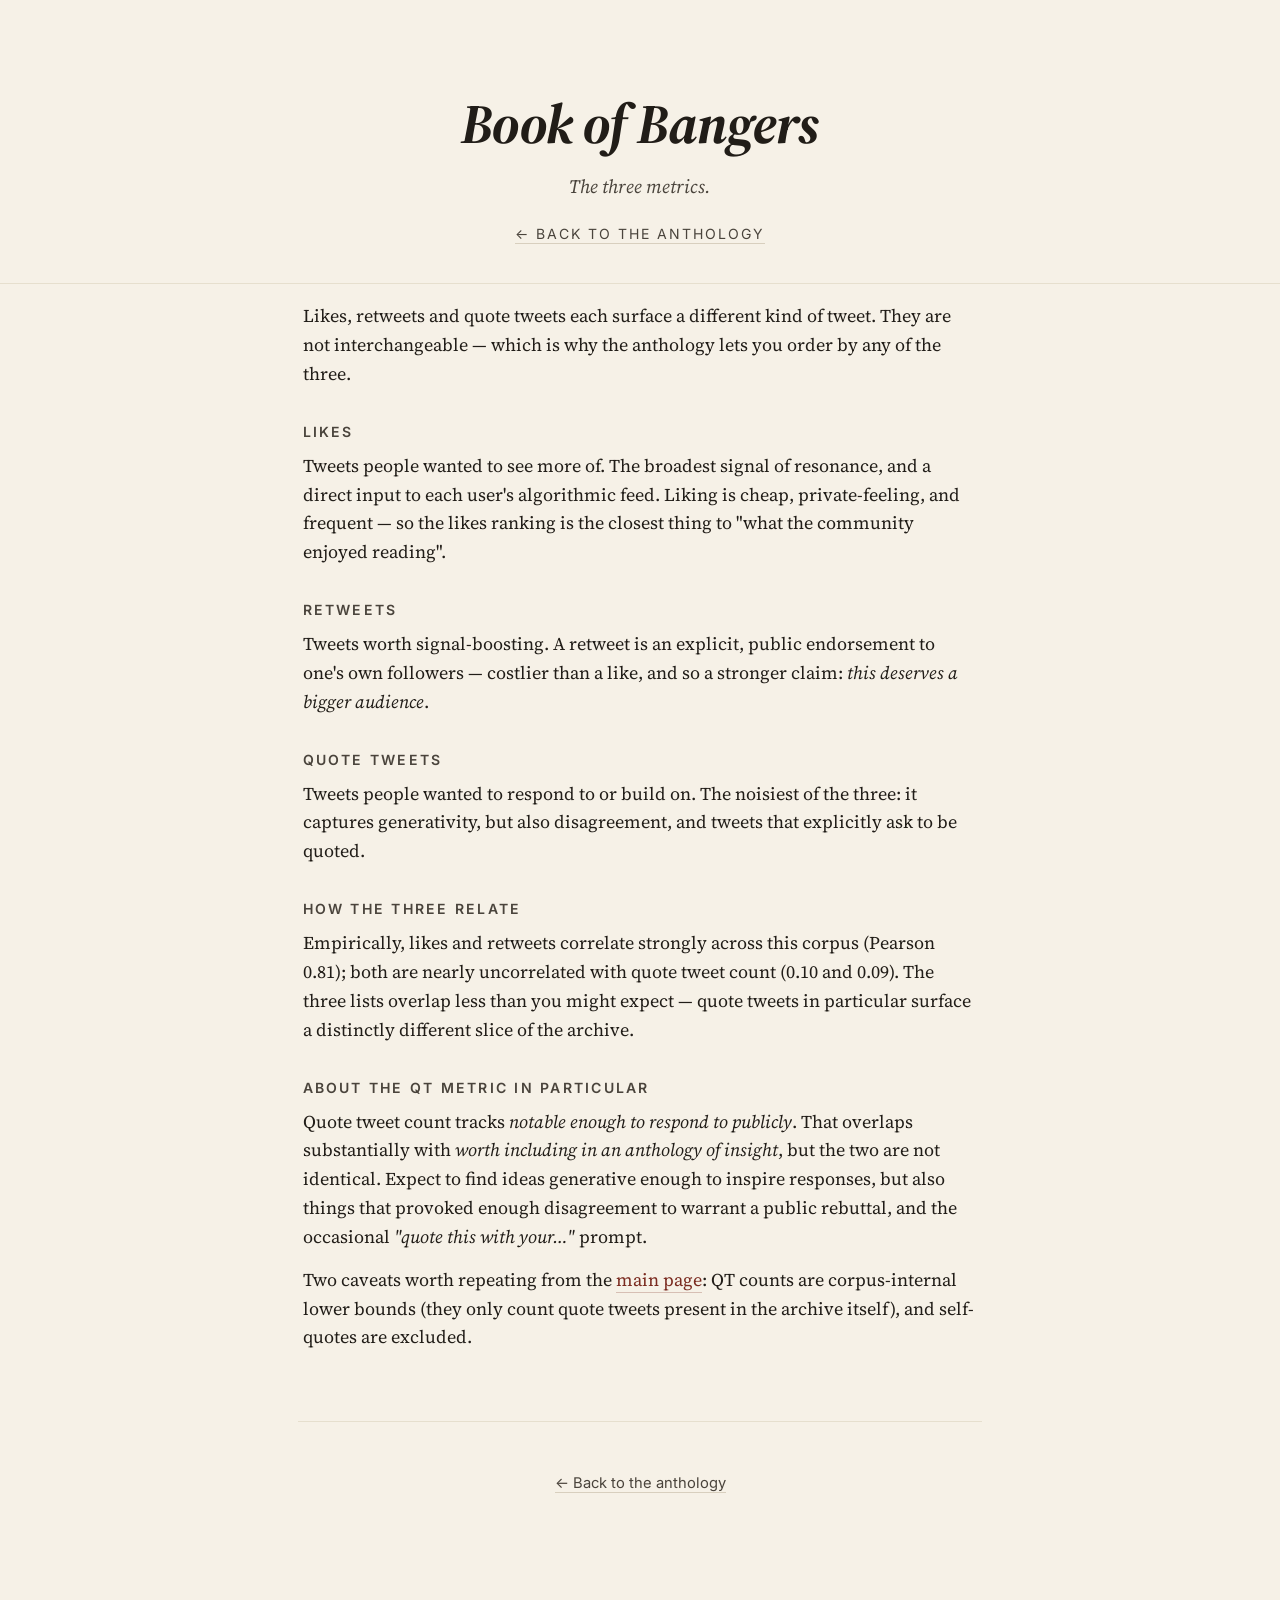
==== site/metrics.html @ a88832af "feat: move metric details to metrics.html The About dialog's three-metrics section had grown into th" ====
<!doctype html>
<html lang="en">
<head>
<meta charset="utf-8">
<meta name="viewport" content="width=device-width,initial-scale=1">
<meta name="referrer" content="no-referrer">
<title>The three metrics — Book of Bangers</title>
<meta name="description" content="What likes, retweets and quote tweets each measure, and why the Book of Bangers ranks by all three.">
<link rel="preconnect" href="https://fonts.googleapis.com">
<link rel="preconnect" href="https://fonts.gstatic.com" crossorigin>
<link href="https://fonts.googleapis.com/css2?family=Source+Serif+4:opsz,wght@8..60,300;8..60,400;8..60,600;8..60,700&family=Inter:wght@400;500;600&display=swap" rel="stylesheet">
<link rel="stylesheet" href="css/style.css?v=19">
</head>
<body>
<script>if (localStorage.getItem("bob.darkMode") === "1") document.body.classList.add("dark-mode");</script>

<header class="masthead">
  <div class="masthead-inner">
    <h1 class="title"><a href="./">Book of Bangers</a></h1>
    <p class="tagline">The three metrics.</p>
    <nav><a href="./">← Back to the anthology</a></nav>
  </div>
</header>

<main class="page-main">
  <p>Likes, retweets and quote tweets each surface a different kind of tweet. They are not interchangeable — which is why the anthology lets you order by any of the three.</p>

  <h3>Likes</h3>
  <p>Tweets people wanted to see more of. The broadest signal of resonance, and a direct input to each user's algorithmic feed. Liking is cheap, private-feeling, and frequent — so the likes ranking is the closest thing to "what the community enjoyed reading".</p>

  <h3>Retweets</h3>
  <p>Tweets worth signal-boosting. A retweet is an explicit, public endorsement to one's own followers — costlier than a like, and so a stronger claim: <em>this deserves a bigger audience</em>.</p>

  <h3>Quote tweets</h3>
  <p>Tweets people wanted to respond to or build on. The noisiest of the three: it captures generativity, but also disagreement, and tweets that explicitly ask to be quoted.</p>

  <h3>How the three relate</h3>
  <p>Empirically, likes and retweets correlate strongly across this corpus (Pearson 0.81); both are nearly uncorrelated with quote tweet count (0.10 and 0.09). The three lists overlap less than you might expect — quote tweets in particular surface a distinctly different slice of the archive.</p>

  <h3>About the QT metric in particular</h3>
  <p>Quote tweet count tracks <em>notable enough to respond to publicly</em>. That overlaps substantially with <em>worth including in an anthology of insight</em>, but the two are not identical. Expect to find ideas generative enough to inspire responses, but also things that provoked enough disagreement to warrant a public rebuttal, and the occasional <em>"quote this with your…"</em> prompt.</p>

  <p>Two caveats worth repeating from the <a href="./">main page</a>: QT counts are corpus-internal lower bounds (they only count quote tweets present in the archive itself), and self-quotes are excluded.</p>
</main>

<footer class="colophon">
  <p><a href="./">← Back to the anthology</a></p>
</footer>

</body>
</html>
---- site/css/style.css ----
/* =========================================================================
   Book of Bangers — stylesheet
   Warm, monochromatic, typographic. The Public Domain Review by way of Are.na.
   ========================================================================= */

:root {
  --bg:        #f6f1e7;          /* warm off-white, like aged paper */
  --bg-card:   #fbf7ef;          /* slightly lifted card */
  --bg-sticky: rgba(246, 241, 231, 0.94);
  --ink:       #211d18;          /* deep charcoal-brown */
  --ink-soft:  #4a443c;
  --ink-mute:  #8a8278;
  --rule:      #d8cfbe;
  --rule-soft: #e6dfce;
  --accent:    #7a2a1f;          /* deep cinnabar — single accent */
  --accent-soft: #b86b5d;
  --quote-bg:  #efe7d4;

  --serif: "Source Serif 4", "Source Serif Pro", Cambria, "Iowan Old Style", Georgia, serif;
  --sans:  "Inter", -apple-system, BlinkMacSystemFont, "Helvetica Neue", Arial, sans-serif;

  --measure: 38rem;        /* ~62-68 chars at our type size */
  --gap:     1.25rem;
  --radius:  2px;
}

* { box-sizing: border-box; }

html, body {
  margin: 0;
  padding: 0;
  background: var(--bg);
  color: var(--ink);
  font-family: var(--serif);
  font-size: 18px;
  line-height: 1.55;
  -webkit-font-smoothing: antialiased;
  text-rendering: optimizeLegibility;
}

a {
  color: var(--accent);
  text-decoration: none;
  border-bottom: 1px solid rgba(122, 42, 31, 0.25);
  transition: border-color 0.15s ease, color 0.15s ease;
}
a:hover { border-bottom-color: var(--accent); }

h1, h2, h3 { font-family: var(--serif); font-weight: 600; letter-spacing: -0.005em; }

.visually-hidden {
  position: absolute !important;
  width: 1px; height: 1px;
  padding: 0; margin: -1px;
  overflow: hidden; clip: rect(0,0,0,0);
  white-space: nowrap; border: 0;
}

/* ----------------------------- masthead ------------------------------- */

.masthead {
  text-align: center;
  padding: 4.5rem 1.25rem 2rem;
  border-bottom: 1px solid var(--rule-soft);
}
.masthead-inner { max-width: var(--measure); margin: 0 auto; }
.title {
  font-size: clamp(2.1rem, 5vw, 3.1rem);
  font-weight: 700;
  letter-spacing: -0.015em;
  margin: 0 0 0.25rem;
  font-style: italic;
}
.title a { color: var(--ink); border: none; }
.tagline {
  font-style: italic;
  color: var(--ink-soft);
  margin: 0 0 1rem;
  font-size: 1.05rem;
}
.masthead nav a {
  font-family: var(--sans);
  font-size: 0.78rem;
  text-transform: uppercase;
  letter-spacing: 0.14em;
  color: var(--ink-soft);
  border-bottom: 1px solid var(--rule);
  padding-bottom: 1px;
}
.masthead nav a:hover { color: var(--accent); border-color: var(--accent); }

/* ----------------------------- controls (sticky) ----------------------- */

.controls {
  position: sticky;
  top: 0;
  z-index: 20;
  background: var(--bg-sticky);
  backdrop-filter: blur(8px);
  -webkit-backdrop-filter: blur(8px);
  border-bottom: 1px solid var(--rule);
}
.controls-inner {
  max-width: 56rem;
  margin: 0 auto;
  padding: 0.7rem 1.25rem;
  display: flex;
  flex-wrap: wrap;
  align-items: center;
  gap: 0.6rem 1.25rem;
  font-family: var(--sans);
  font-size: 0.85rem;
}

.control-group { display: flex; align-items: center; gap: 0.5rem; }

/* Quiet uppercase label sat to the left of a control. Same typographic
   register as the rank labels and "Showing X of Y" — keeps the chrome
   consistent without competing with the pills themselves. */
.control-label {
  font-size: 0.7rem;
  letter-spacing: 0.16em;
  text-transform: uppercase;
  color: var(--ink-mute);
  white-space: nowrap;
}

.order-by { gap: 0.6rem; }

.metric-group {
  border: 1px solid var(--rule);
  border-radius: var(--radius);
  background: var(--bg-card);
  padding: 2px;
}
.metric-btn {
  appearance: none;
  border: 0;
  background: transparent;
  color: var(--ink-soft);
  font: inherit;
  padding: 0.35rem 0.7rem;
  cursor: pointer;
  border-radius: var(--radius);
  transition: background 0.12s ease, color 0.12s ease;
  position: relative;
}
.metric-btn:hover { color: var(--ink); }
.metric-btn[aria-selected="true"] {
  background: var(--ink);
  color: var(--bg);
}

#year-select {
  appearance: none;
  -webkit-appearance: none;
  border: 1px solid var(--rule);
  background: var(--bg-card);
  color: var(--ink);
  font: inherit;
  padding: 0.4rem 1.8rem 0.4rem 0.7rem;
  border-radius: var(--radius);
  cursor: pointer;
  background-image: url("data:image/svg+xml;utf8,<svg xmlns='http://www.w3.org/2000/svg' width='10' height='6' viewBox='0 0 10 6'><path fill='none' stroke='%234a443c' stroke-width='1.4' d='M1 1l4 4 4-4'/></svg>");
  background-repeat: no-repeat;
  background-position: right 0.55rem center;
}

/* ----------------------------- tag filter ----------------------------- */

.tags-btn {
  appearance: none;
  display: inline-flex;
  align-items: center;
  gap: 0.4rem;
  border: 1px solid var(--rule);
  background: var(--bg-card);
  color: var(--ink);
  font: inherit;
  padding: 0.4rem 0.7rem;
  border-radius: var(--radius);
  cursor: pointer;
}
.tags-btn:hover { color: var(--ink); border-color: var(--ink-mute); }
.tags-btn[aria-expanded="true"] .tags-caret { transform: rotate(180deg); }
.tags-caret { transition: transform 0.12s ease; color: var(--ink-mute); }
.tags-active {
  min-width: 1.1rem;
  height: 1.1rem;
  padding: 0 0.25rem;
  display: inline-flex;
  align-items: center;
  justify-content: center;
  border-radius: 999px;
  background: var(--accent);
  color: var(--bg);
  font-size: 0.68rem;
  font-weight: 600;
}

.tag-row {
  max-width: 56rem;
  margin: 0 auto;
  padding: 0 1.25rem 0.75rem;
  display: flex;
  flex-wrap: wrap;
  gap: 0.35rem;
  font-family: var(--sans);
  font-size: 0.78rem;
}
/* display:flex/inline-flex above beats the UA's [hidden] rule — restore it. */
.tag-row[hidden],
.tags-active[hidden] { display: none; }
.tag-chip {
  appearance: none;
  display: inline-flex;
  align-items: center;
  gap: 0.35rem;
  border: 1px solid var(--rule);
  background: var(--bg-card);
  color: var(--ink-soft);
  font: inherit;
  padding: 0.22rem 0.55rem;
  border-radius: 999px;
  cursor: pointer;
  transition: border-color 0.12s ease, background 0.12s ease, color 0.12s ease;
}
.tag-chip:hover { color: var(--ink); border-color: var(--ink-mute); }
.tag-chip[aria-pressed="true"] {
  background: var(--accent);
  border-color: var(--accent);
  color: var(--bg);
}
.tag-chip-count { font-size: 0.68rem; color: var(--ink-mute); }
.tag-chip[aria-pressed="true"] .tag-chip-count { color: inherit; opacity: 0.75; }

.search-group { flex: 1 1 12rem; min-width: 9rem; }
#search {
  width: 100%;
  border: 1px solid var(--rule);
  background: var(--bg-card);
  color: var(--ink);
  font: inherit;
  padding: 0.4rem 0.7rem;
  border-radius: var(--radius);
}
#search:focus { outline: 2px solid var(--accent-soft); outline-offset: -1px; }

/* ----------------------------- settings (cog) ------------------------- */

.settings-wrap { position: relative; display: flex; align-items: center; }

.settings-btn {
  appearance: none;
  border: 1px solid var(--rule);
  background: var(--bg-card);
  color: var(--ink-soft);
  width: 2.1rem;
  height: 2.1rem;
  display: inline-flex;
  align-items: center;
  justify-content: center;
  cursor: pointer;
  border-radius: var(--radius);
  transition: color 0.12s ease, border-color 0.12s ease, transform 0.4s ease;
}
.settings-btn:hover { color: var(--ink); border-color: var(--ink-mute); }
.settings-btn:hover svg { transform: rotate(45deg); }
.settings-btn svg { transition: transform 0.4s ease; }
.settings-btn[aria-expanded="true"] {
  color: var(--ink);
  border-color: var(--ink-mute);
  background: var(--bg);
}
.settings-btn[aria-expanded="true"] svg { transform: rotate(45deg); }

.settings-panel {
  position: absolute;
  top: calc(100% + 0.5rem);
  right: 0;
  min-width: 19rem;
  max-width: calc(100vw - 1.5rem);
  background: var(--bg-card);
  border: 1px solid var(--rule);
  border-radius: var(--radius);
  padding: 0.4rem 0.75rem;
  z-index: 30;
  box-shadow: 0 8px 28px rgba(33, 29, 24, 0.12);
  font-family: var(--sans);
}
.settings-panel[hidden] { display: none; }

.settings-row {
  display: flex;
  align-items: center;
  justify-content: space-between;
  gap: 1.25rem;
  padding: 0.7rem 0;
  cursor: pointer;
}
.settings-row + .settings-row { border-top: 1px solid var(--rule-soft); }
.settings-row--disabled { cursor: not-allowed; }
.settings-row--disabled .settings-label { color: var(--ink-mute); }
.settings-row--disabled .settings-hint  { font-style: italic; }

.settings-text { display: flex; flex-direction: column; gap: 0.15rem; line-height: 1.3; }
.settings-label { font-size: 0.88rem; color: var(--ink); font-weight: 500; }
.settings-hint  { font-size: 0.74rem; color: var(--ink-mute); }

/* The switch — quiet, monochromatic, accent only when on. */
.switch {
  position: relative;
  display: inline-block;
  flex-shrink: 0;
  width: 2.4rem;
  height: 1.3rem;
}
.switch input {
  position: absolute;
  inset: 0;
  width: 100%;
  height: 100%;
  margin: 0;
  opacity: 0;
  cursor: pointer;
}
.switch input:disabled { cursor: not-allowed; }
.switch-track {
  position: absolute;
  inset: 0;
  background: var(--rule);
  border-radius: 999px;
  transition: background 0.18s ease;
}
.switch-knob {
  position: absolute;
  top: 2px;
  left: 2px;
  width: calc(1.3rem - 4px);
  height: calc(1.3rem - 4px);
  background: var(--bg-card);
  border-radius: 50%;
  box-shadow: 0 1px 2px rgba(33, 29, 24, 0.2);
  transition: transform 0.18s ease, background 0.18s ease;
}
.switch input:checked + .switch-track { background: var(--accent); }
.switch input:checked + .switch-track .switch-knob {
  transform: translateX(calc(2.4rem - 1.3rem));
  background: #fff;
}
.switch input:disabled + .switch-track { opacity: 0.45; }

.count {
  margin-left: auto;
  color: var(--ink-mute);
  font-size: 0.78rem;
  text-transform: uppercase;
  letter-spacing: 0.12em;
  white-space: nowrap;
}

/* tooltip */
[data-tip] {
  position: relative;
}
[data-tip]:hover::after,
[data-tip]:focus-visible::after {
  content: attr(data-tip);
  position: absolute;
  bottom: calc(100% + 6px);
  left: 50%;
  transform: translateX(-50%);
  background: var(--ink);
  color: var(--bg);
  padding: 0.3rem 0.55rem;
  font-family: var(--sans);
  font-size: 0.72rem;
  letter-spacing: 0.02em;
  white-space: nowrap;
  border-radius: var(--radius);
  pointer-events: none;
  z-index: 30;
  opacity: 0.95;
}

/* ----------------------------- feed ----------------------------------- */

.feed {
  max-width: var(--measure);
  margin: 0 auto;
  padding: 2.5rem 1.25rem 0;
}
.placeholder {
  color: var(--ink-mute);
  font-style: italic;
  text-align: center;
  padding: 4rem 0;
}

/* ----------------------------- tweet card ----------------------------- */

.card {
  border-bottom: 1px solid var(--rule-soft);
  padding: 2rem 0 2.25rem;
  position: relative;
  display: grid;
  grid-template-columns: 2.5rem 1fr;
  gap: 0 0.9rem;
}
.card:first-child { padding-top: 1rem; }
.card .rank {
  grid-column: 1 / -1;
  font-family: var(--sans);
  font-size: 0.72rem;
  letter-spacing: 0.2em;
  text-transform: uppercase;
  color: var(--ink-mute);
  margin-bottom: 0.6rem;
}

.card .avatar {
  width: 2.5rem;
  height: 2.5rem;
  border-radius: 50%;
  overflow: hidden;
  background: var(--rule-soft);
  display: flex;
  align-items: center;
  justify-content: center;
  font-family: var(--sans);
  font-weight: 600;
  color: var(--ink-soft);
  font-size: 1rem;
  flex-shrink: 0;
}
.card .avatar img { width: 100%; height: 100%; object-fit: cover; display: block; }

.card .meta {
  display: flex;
  flex-wrap: wrap;
  align-items: baseline;
  gap: 0.3rem 0.55rem;
  font-family: var(--sans);
  font-size: 0.84rem;
  /* The meta cell shares row 2 with the 2.5rem-tall avatar. Without this,
     a single-line @handle+date pins to the top and a chunk of empty space
     opens up between it and the body. Center it against the avatar so the
     body starts immediately under the avatar. */
  align-self: center;
  margin-bottom: 0.35rem;
  line-height: 1.3;
}
.card .handle { font-weight: 600; color: var(--ink); }
.card .date   { color: var(--ink-mute); }
.card .date::before { content: "·"; margin-right: 0.45rem; color: var(--ink-mute); }

.card .body {
  grid-column: 2;
  font-family: var(--serif);
  font-size: 1.06rem;
  line-height: 1.6;
  color: var(--ink);
  white-space: pre-wrap;
  overflow-wrap: break-word;
  word-break: break-word;
}
.card .body a { color: var(--accent); }

.card .body--collapsed {
  max-height: 9.6rem;
  overflow: hidden;
  position: relative;
}
.card .body--collapsed::after {
  content: "";
  position: absolute;
  bottom: 0;
  left: 0;
  right: 0;
  height: 3rem;
  background: linear-gradient(to bottom, transparent, var(--bg));
  pointer-events: none;
}

.card .expand-btn {
  grid-column: 2;
  align-self: start;
  background: none;
  border: none;
  padding: 0;
  margin-top: 0.4rem;
  font-family: var(--serif);
  font-size: 0.9rem;
  font-style: italic;
  color: var(--ink-mute);
  cursor: pointer;
  text-align: left;
}
.card .expand-btn:hover { color: var(--accent); }

.card .media {
  grid-column: 2;
  margin-top: 0.85rem;
  display: grid;
  gap: 0.4rem;
  grid-template-columns: 1fr;
}
.card .media img,
.card .media video {
  width: 100%;
  height: auto;
  display: block;
  border-radius: var(--radius);
  background: var(--rule-soft);
  border: 1px solid var(--rule-soft);
}
.card .media.media-2 { grid-template-columns: 1fr 1fr; }
.card .media.media-3 { grid-template-columns: 1fr 1fr 1fr; }
.card .media.media-4 { grid-template-columns: 1fr 1fr; }
/* A video tweet whose only retrievable asset was a poster image. Fade slightly
   so it reads as "preview only", not as if the video plays. */
.card .media .video-poster-only { opacity: 0.85; }
.card .media .video-poster-only:hover { opacity: 1; }

.card .metrics {
  grid-column: 2;
  display: flex;
  flex-wrap: wrap;
  gap: 1.4rem;
  margin-top: 1rem;
  font-family: var(--sans);
  font-size: 0.78rem;
  color: var(--ink-mute);
  letter-spacing: 0.02em;
}
.card .metrics .metric {
  display: inline-flex;
  align-items: baseline;
  gap: 0.35rem;
}
.card .metrics .metric .glyph {
  font-size: 0.95rem;
  color: var(--ink-soft);
}
.card .metrics .metric.is-rank-metric { color: var(--accent); font-weight: 500; }
.card .metrics .metric.is-rank-metric .glyph { color: var(--accent); }

.card .open-x {
  position: absolute;
  top: 1.4rem;
  right: 0;
  font-family: var(--sans);
  font-size: 0.72rem;
  letter-spacing: 0.08em;
  color: var(--ink-mute);
  border: none;
  text-transform: uppercase;
}
.card .open-x:hover { color: var(--accent); }

/* reply ancestors / quoted blocks --- visually subordinate */

.context-stack {
  grid-column: 2;
  margin-bottom: 0;
  border-left: 3px solid var(--rule);
  padding-left: 0.9rem;
  display: flex;
  flex-direction: column;
  gap: 0;
}
.context-tweet {
  font-size: 0.92rem;
  color: var(--ink-soft);
  line-height: 1.55;
  opacity: 0.85;
}
.context-tweet:not(:last-child) {
  border-bottom: 1px solid var(--rule);
  padding-bottom: 0.65rem;
  margin-bottom: 0.65rem;
}
.context-tweet .ctx-meta {
  font-family: var(--sans);
  font-size: 0.78rem;
  color: var(--ink-mute);
  margin-bottom: 0.2rem;
}
.context-tweet .ctx-meta .handle { color: var(--ink-soft); font-weight: 500; }
.context-tweet .ctx-body {
  white-space: pre-wrap;
  overflow-wrap: break-word;
  word-break: break-word;
}

.context-stack + .body {
  padding-top: 0.8rem;
  border-top: 2px solid var(--rule);
  margin-top: 0;
}

.thread-label {
  font-family: var(--sans);
  font-size: 0.72rem;
  font-weight: 600;
  letter-spacing: 0.04em;
  text-transform: uppercase;
  color: var(--ink-mute);
  margin-bottom: 0.6rem;
  display: block;
}
.thread-link, .reply-label {
  font-family: var(--sans);
  font-size: 0.72rem;
  font-weight: 600;
  letter-spacing: 0.04em;
  text-transform: uppercase;
  color: var(--ink-mute);
  margin-bottom: 0.6rem;
  font-style: normal;
}
.reply-label { display: block; grid-column: 2; }
body.content-only .reply-label { grid-column: 1; }

.quoted-block {
  grid-column: 2;
  margin-top: 1rem;
  padding: 0.9rem 1rem;
  background: var(--quote-bg);
  border-radius: var(--radius);
  border-left: 2px solid var(--accent-soft);
}
.quoted-block .ctx-meta {
  font-family: var(--sans);
  font-size: 0.78rem;
  color: var(--ink-soft);
  margin-bottom: 0.3rem;
}
.quoted-block .ctx-body {
  white-space: pre-wrap;
  overflow-wrap: break-word;
  font-size: 0.96rem;
  color: var(--ink);
}
.quoted-block .ctx-media {
  margin-top: 0.5rem;
  display: grid;
  gap: 0.3rem;
}
.quoted-block .ctx-media img, .quoted-block .ctx-media video {
  width: 100%; height: auto; display: block; border-radius: var(--radius);
}
.quoted-fallback {
  font-style: italic;
  color: var(--ink-mute);
  font-size: 0.85rem;
  font-family: var(--sans);
  margin-top: 0.4rem;
}

/* ----------------------------- reading mode --------------------------- */
/* Reading mode hides the social layer ONLY: avatars, names, dates.
   It must NOT hide the "open on x" link — that lives on the links toggle. */

body.content-only .card .avatar,
body.content-only .card .meta,
body.content-only .card .metrics,
body.content-only .context-tweet .ctx-meta,
body.content-only .quoted-block .ctx-meta {
  display: none;
}
body.content-only .card { grid-template-columns: 1fr; }
body.content-only .card .body,
body.content-only .card .media,
body.content-only .card .metrics,
body.content-only .card .expand-btn,
body.content-only .context-stack,
body.content-only .quoted-block { grid-column: 1; }

/* ----------------------------- links off mode ------------------------- */
/* When links are off: hide every outbound x.com link, including the
   "open on x" affordance, the "earlier in thread →" link, and any in-text
   anchors. The plain-text fallback span (.x-link-text) takes their place
   via the dynamic style block in app.js. */

body.no-links .card .open-x,
body.no-links .thread-link-x,
body.no-links a.x-link { display: none; }
body.no-links .body a,
body.no-links .ctx-body a {
  color: inherit;
  border: none;
  cursor: text;
  pointer-events: none;
}

/* ----------------------------- load more ------------------------------ */

.load-more-wrap {
  max-width: var(--measure);
  margin: 0 auto;
  padding: 2rem 1.25rem 4rem;
  text-align: center;
}
.load-more {
  appearance: none;
  background: transparent;
  border: 1px solid var(--ink);
  color: var(--ink);
  font-family: var(--sans);
  font-size: 0.82rem;
  letter-spacing: 0.08em;
  text-transform: uppercase;
  padding: 0.85rem 1.6rem;
  cursor: pointer;
  border-radius: var(--radius);
  transition: background 0.15s ease, color 0.15s ease;
}
.load-more:hover { background: var(--ink); color: var(--bg); }
.load-more:disabled { opacity: 0.45; cursor: default; }
.load-more-empty {
  font-family: var(--serif);
  font-style: italic;
  color: var(--ink-mute);
  margin: 1rem 0 0;
}

/* ----------------------------- colophon ------------------------------- */

.colophon {
  max-width: var(--measure);
  margin: 0 auto;
  padding: 2rem 1.25rem 5rem;
  font-family: var(--sans);
  font-size: 0.82rem;
  color: var(--ink-mute);
  text-align: center;
  border-top: 1px solid var(--rule-soft);
}
.colophon a { color: var(--ink-soft); border-bottom-color: var(--rule); }

/* ----------------------------- about dialog --------------------------- */

dialog.about {
  border: none;
  background: var(--bg);
  color: var(--ink);
  max-width: 40rem;
  width: calc(100% - 2rem);
  padding: 0;
  border-radius: var(--radius);
  box-shadow: 0 12px 40px rgba(33, 29, 24, 0.18);
  overscroll-behavior: contain;
}
/* Set while the dialog is open: the page behind a modal must not scroll. */
body.modal-open { overflow: hidden; }
dialog.about::backdrop { background: rgba(33, 29, 24, 0.4); backdrop-filter: blur(2px); }
dialog.about article { padding: 2.5rem 2.5rem 3rem; }
dialog.about h2 {
  font-size: 1.7rem;
  font-style: italic;
  margin: 0 0 1rem;
}
dialog.about h3,
.page-main h3 {
  font-family: var(--sans);
  font-size: 0.78rem;
  letter-spacing: 0.16em;
  text-transform: uppercase;
  color: var(--ink-soft);
  margin: 1.8rem 0 0.4rem;
  font-weight: 600;
}
dialog.about p,
.page-main p { line-height: 1.6; margin: 0.5rem 0 0.8rem; }

/* Static subpages (metrics.html): dialog typography on a plain column. */
.page-main {
  max-width: 40rem;
  margin: 0 auto;
  padding: 0.5rem 1.25rem 3rem;
}
.page-main a { color: var(--accent); }
dialog.about ul { padding-left: 1.2rem; margin: 0.5rem 0 0.8rem; }
dialog.about li { margin: 0.3rem 0; }
dialog.about .close {
  position: absolute;
  top: 0.85rem; right: 1rem;
  background: transparent; border: none;
  font-size: 1.6rem; line-height: 1;
  color: var(--ink-mute); cursor: pointer;
  padding: 0.25rem 0.5rem;
}
dialog.about .close:hover { color: var(--ink); }

/* ----------------------------- dark mode --------------------------------- */

body.dark-mode {
  --bg:        #1c1814;
  --bg-card:   #242018;
  --bg-sticky: rgba(28, 24, 20, 0.94);
  --ink:       #e6ddd0;
  --ink-soft:  #b0a898;
  --ink-mute:  #706860;
  --rule:      #38332e;
  --rule-soft: #2c2822;
  --accent:    #c05a47;
  --accent-soft: #9a4035;
  --quote-bg:  #201d14;
}

body.dark-mode #year-select {
  background-image: url("data:image/svg+xml;utf8,<svg xmlns='http://www.w3.org/2000/svg' width='10' height='6' viewBox='0 0 10 6'><path fill='none' stroke='%23b0a898' stroke-width='1.4' d='M1 1l4 4 4-4'/></svg>");
}

body.dark-mode dialog.about {
  box-shadow: 0 12px 40px rgba(0, 0, 0, 0.5);
}

/* ----------------------------- mobile --------------------------------- */

@media (max-width: 640px) {
  body { font-size: 17px; }
  .masthead { padding: 3rem 1rem 1.5rem; }
  .controls-inner { padding: 0.55rem 0.85rem; gap: 0.45rem 0.7rem; font-size: 0.82rem; }
  .search-group { order: 5; flex-basis: 100%; }
  .count { order: 6; flex-basis: auto; margin-left: 0; text-align: right; flex: 1; }
  .settings-wrap { order: 7; }
  .settings-panel { right: 0; left: auto; }
  .feed { padding: 1.5rem 1rem 0; }
  .card { grid-template-columns: 2.2rem 1fr; gap: 0 0.7rem; padding: 1.5rem 0 1.75rem; }
  .card .open-x { top: 0.5rem; }
  dialog.about article { padding: 2rem 1.25rem 2.5rem; }
  /* avoid tooltips that overflow viewport on mobile */
  [data-tip]:hover::after, [data-tip]:focus-visible::after { display: none; }
}
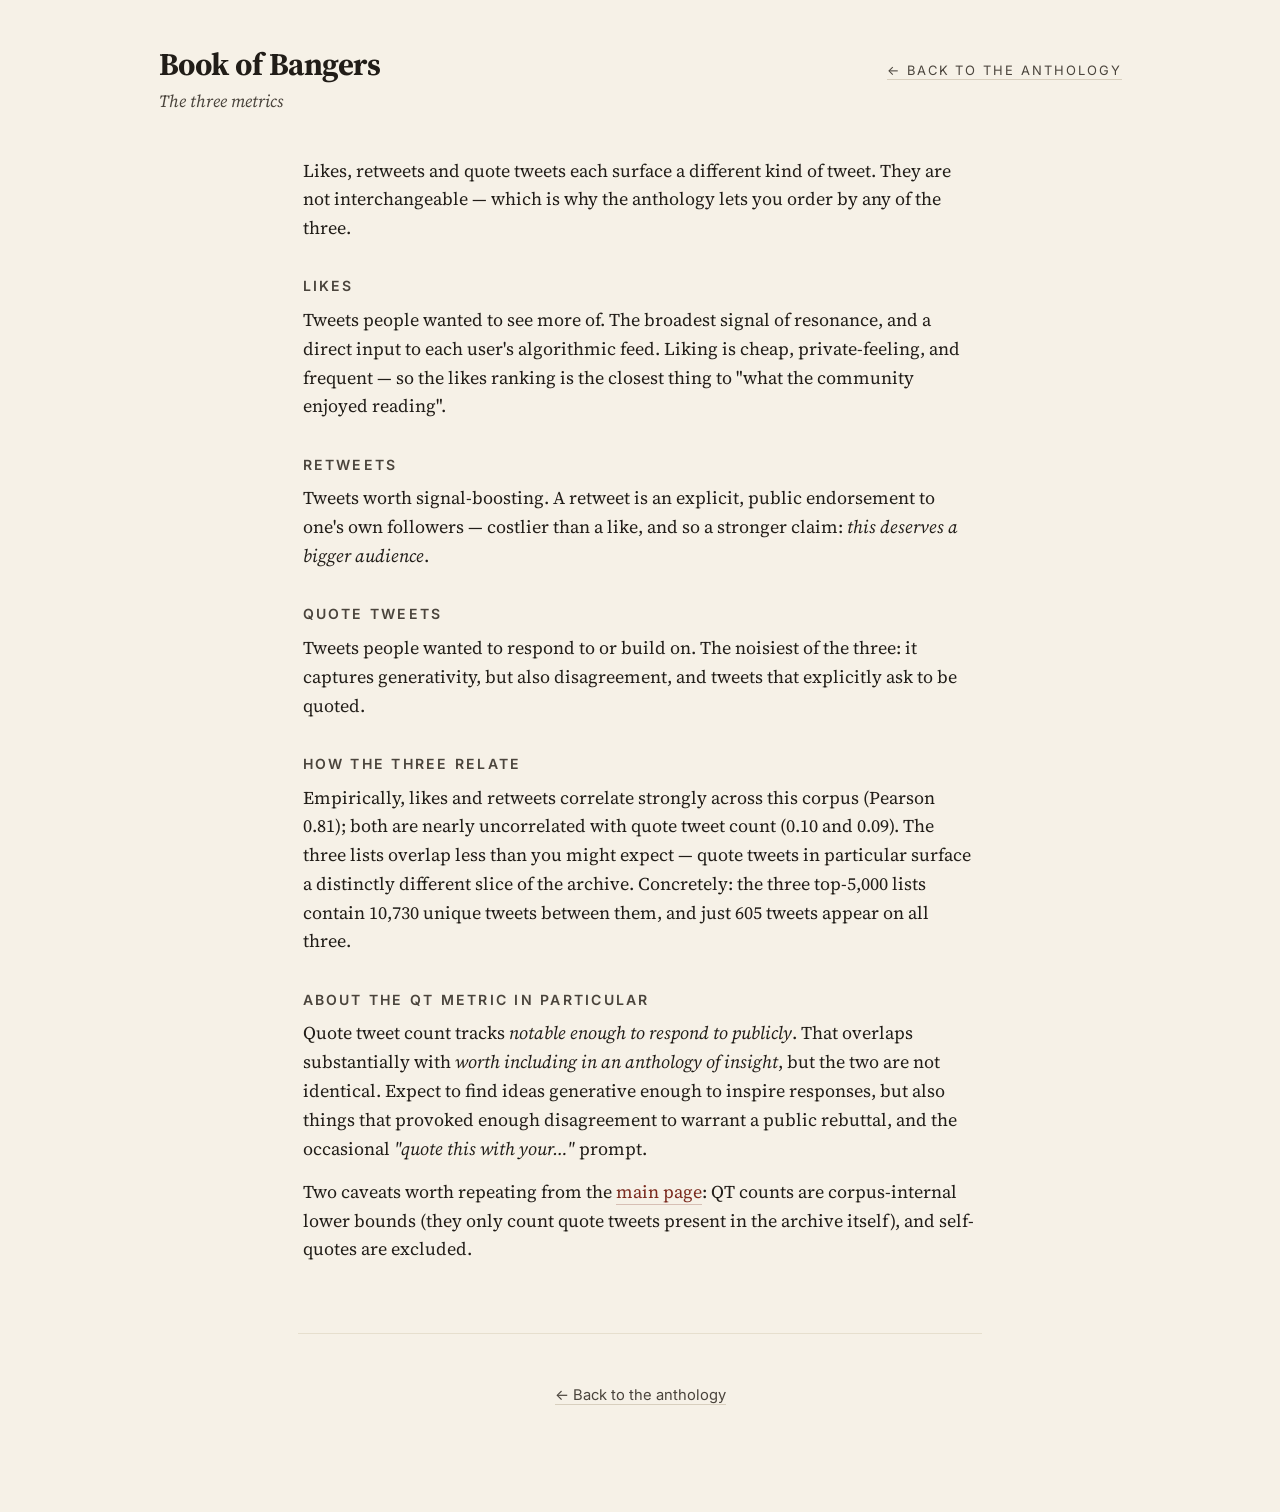
==== commit c02c0357: "feat: editorial header with ranked-by dropdown Replaces the centred masthead + metric tabs with the " ====
--- a/site/metrics.html
+++ b/site/metrics.html
@@ -8,17 +8,21 @@
 <meta name="description" content="What likes, retweets and quote tweets each measure, and why the Book of Bangers ranks by all three.">
 <link rel="preconnect" href="https://fonts.googleapis.com">
 <link rel="preconnect" href="https://fonts.gstatic.com" crossorigin>
-<link href="https://fonts.googleapis.com/css2?family=Source+Serif+4:opsz,wght@8..60,300;8..60,400;8..60,600;8..60,700&family=Inter:wght@400;500;600&display=swap" rel="stylesheet">
-<link rel="stylesheet" href="css/style.css?v=19">
+<link href="https://fonts.googleapis.com/css2?family=Source+Serif+4:ital,opsz,wght@0,8..60,300;0,8..60,400;0,8..60,600;0,8..60,700;1,8..60,400;1,8..60,600&family=Inter:wght@400;500;600&display=swap" rel="stylesheet">
+<link rel="stylesheet" href="css/style.css?v=22">
 </head>
 <body>
 <script>if (localStorage.getItem("bob.darkMode") === "1") document.body.classList.add("dark-mode");</script>
 
 <header class="masthead">
   <div class="masthead-inner">
-    <h1 class="title"><a href="./">Book of Bangers</a></h1>
-    <p class="tagline">The three metrics.</p>
-    <nav><a href="./">← Back to the anthology</a></nav>
+    <div class="mh-id">
+      <h1 class="title"><a href="./">Book of Bangers</a></h1>
+      <p class="tagline">The three metrics</p>
+    </div>
+    <div class="mh-links">
+      <nav><a href="./">← Back to the anthology</a></nav>
+    </div>
   </div>
 </header>
 
@@ -35,7 +39,7 @@
   <p>Tweets people wanted to respond to or build on. The noisiest of the three: it captures generativity, but also disagreement, and tweets that explicitly ask to be quoted.</p>
 
   <h3>How the three relate</h3>
-  <p>Empirically, likes and retweets correlate strongly across this corpus (Pearson 0.81); both are nearly uncorrelated with quote tweet count (0.10 and 0.09). The three lists overlap less than you might expect — quote tweets in particular surface a distinctly different slice of the archive.</p>
+  <p>Empirically, likes and retweets correlate strongly across this corpus (Pearson 0.81); both are nearly uncorrelated with quote tweet count (0.10 and 0.09). The three lists overlap less than you might expect — quote tweets in particular surface a distinctly different slice of the archive. Concretely: the three top-5,000 lists contain 10,730 unique tweets between them, and just 605 tweets appear on all three.</p>
 
   <h3>About the QT metric in particular</h3>
   <p>Quote tweet count tracks <em>notable enough to respond to publicly</em>. That overlaps substantially with <em>worth including in an anthology of insight</em>, but the two are not identical. Expect to find ideas generative enough to inspire responses, but also things that provoked enough disagreement to warrant a public rebuttal, and the occasional <em>"quote this with your…"</em> prompt.</p>
--- a/site/css/style.css
+++ b/site/css/style.css
@@ -58,36 +58,52 @@
 
 /* ----------------------------- masthead ------------------------------- */
 
-.masthead {
-  text-align: center;
-  padding: 4.5rem 1.25rem 2rem;
-  border-bottom: 1px solid var(--rule-soft);
-}
-.masthead-inner { max-width: var(--measure); margin: 0 auto; }
+.masthead-inner {
+  max-width: 56rem;
+  margin: 0 auto;
+  padding: 2.6rem 1.25rem 1.35rem;
+  display: flex;
+  align-items: flex-start;
+  gap: 1rem;
+}
 .title {
-  font-size: clamp(2.1rem, 5vw, 3.1rem);
+  font-size: 1.75rem;
   font-weight: 700;
   letter-spacing: -0.015em;
-  margin: 0 0 0.25rem;
-  font-style: italic;
+  line-height: 1.1;
+  margin: 0;
 }
 .title a { color: var(--ink); border: none; }
 .tagline {
   font-style: italic;
   color: var(--ink-soft);
-  margin: 0 0 1rem;
-  font-size: 1.05rem;
+  margin: 0.35rem 0 0;
+  font-size: 0.95rem;
+}
+.mh-links {
+  margin-left: auto;
+  display: flex;
+  align-items: center;
+  gap: 1.3rem;
+  padding-top: 0.45rem;
 }
 .masthead nav a {
   font-family: var(--sans);
-  font-size: 0.78rem;
+  font-size: 0.72rem;
   text-transform: uppercase;
-  letter-spacing: 0.14em;
+  letter-spacing: 0.15em;
   color: var(--ink-soft);
   border-bottom: 1px solid var(--rule);
   padding-bottom: 1px;
 }
 .masthead nav a:hover { color: var(--accent); border-color: var(--accent); }
+/* The masthead sits flush with the top of the page, so its tooltips
+   (the cog's "Display options") must open downward, not upward. */
+.masthead [data-tip]:hover::after,
+.masthead [data-tip]:focus-visible::after {
+  bottom: auto;
+  top: calc(100% + 6px);
+}
 
 /* ----------------------------- controls (sticky) ----------------------- */
 
@@ -98,90 +114,184 @@
   background: var(--bg-sticky);
   backdrop-filter: blur(8px);
   -webkit-backdrop-filter: blur(8px);
-  border-bottom: 1px solid var(--rule);
+  border-bottom: 2px solid var(--ink);
 }
 .controls-inner {
   max-width: 56rem;
   margin: 0 auto;
-  padding: 0.7rem 1.25rem;
+  padding: 0 1.25rem;
   display: flex;
   flex-wrap: wrap;
   align-items: center;
-  gap: 0.6rem 1.25rem;
+  gap: 0 2.2rem;
   font-family: var(--sans);
   font-size: 0.85rem;
 }
 
-.control-group { display: flex; align-items: center; gap: 0.5rem; }
-
-/* Quiet uppercase label sat to the left of a control. Same typographic
-   register as the rank labels and "Showing X of Y" — keeps the chrome
-   consistent without competing with the pills themselves. */
-.control-label {
+/* The ranked-by control: a quiet label plus the active metric in accent,
+   opening a listbox that gives each ranking its one-line meaning. */
+.rank-by { position: relative; display: flex; align-items: center; gap: 0.7rem; }
+.rank-label {
   font-size: 0.7rem;
+  font-weight: 500;
   letter-spacing: 0.16em;
   text-transform: uppercase;
   color: var(--ink-mute);
   white-space: nowrap;
 }
-
-.order-by { gap: 0.6rem; }
-
-.metric-group {
+.rank-btn {
+  appearance: none;
+  border: 0;
+  background: none;
+  cursor: pointer;
+  display: inline-flex;
+  align-items: center;
+  gap: 0.45rem;
+  font: inherit;
+  font-size: 0.78rem;
+  font-weight: 600;
+  letter-spacing: 0.1em;
+  text-transform: uppercase;
+  color: var(--accent);
+  padding: 0.95rem 0 1rem;
+}
+.rank-btn:hover { color: var(--ink); }
+.rank-btn .tags-caret { color: var(--accent-soft); }
+.rank-btn:hover .tags-caret { color: var(--ink-mute); }
+.rank-btn[aria-expanded="true"] .tags-caret { transform: rotate(180deg); }
+
+.rank-panel {
+  position: absolute;
+  top: calc(100% + 0.15rem);
+  left: 0;
+  min-width: 17.5rem;
+  background: var(--bg-card);
   border: 1px solid var(--rule);
   border-radius: var(--radius);
+  padding: 0.4rem;
+  z-index: 30;
+  box-shadow: 0 8px 28px rgba(33, 29, 24, 0.12);
+}
+.rank-panel[hidden] { display: none; }
+.rank-opt {
+  appearance: none;
+  border: 0;
+  background: none;
+  display: block;
+  width: 100%;
+  text-align: left;
+  padding: 0.55rem 0.65rem;
+  border-radius: 1px;
+  cursor: pointer;
+  font: inherit;
+}
+.rank-opt:hover { background: var(--rule-soft); }
+.rank-opt .nm {
+  font-size: 0.84rem;
+  font-weight: 500;
+  color: var(--ink);
+  display: flex;
+  align-items: center;
+  gap: 0.5rem;
+}
+/* Marker slot on every row keeps names aligned; only the active one fills. */
+.rank-opt .nm::before {
+  content: "";
+  width: 5px;
+  height: 5px;
+  flex-shrink: 0;
+  transform: rotate(45deg);
+  background: transparent;
+}
+.rank-opt .ds {
+  display: block;
+  font-size: 0.72rem;
+  color: var(--ink-mute);
+  margin-top: 0.15rem;
+  line-height: 1.45;
+  padding-left: 1.05rem;
+}
+.rank-opt[aria-selected="true"] .nm { color: var(--accent); font-weight: 600; }
+.rank-opt[aria-selected="true"] .nm::before { background: var(--accent); }
+
+.ctl-tools {
+  margin-left: auto;
+  display: flex;
+  align-items: center;
+  gap: 0.1rem 1.5rem;
+  flex-wrap: wrap;
+}
+
+/* ----------------------- year filter (multi-select) ------------------- */
+
+.year-wrap { position: relative; }
+.year-panel {
+  position: absolute;
+  top: calc(100% + 0.5rem);
+  left: 0;
+  min-width: 8.5rem;
+  max-height: 17rem;
+  overflow-y: auto;
+  overscroll-behavior: contain;
   background: var(--bg-card);
-  padding: 2px;
-}
-.metric-btn {
+  border: 1px solid var(--rule);
+  border-radius: var(--radius);
+  padding: 0.35rem;
+  z-index: 30;
+  box-shadow: 0 8px 28px rgba(33, 29, 24, 0.12);
+  font-family: var(--sans);
+}
+.year-panel[hidden] { display: none; }
+.year-row {
+  display: flex;
+  align-items: center;
+  gap: 0.5rem;
+  width: 100%;
+  padding: 0.32rem 0.5rem;
+  border-radius: calc(var(--radius) - 2px);
+  cursor: pointer;
+  color: var(--ink);
+  font-size: 0.84rem;
+}
+.year-row:hover { background: var(--rule-soft); }
+.year-row input {
+  margin: 0;
+  accent-color: var(--accent);
+  cursor: pointer;
+}
+.year-row-all {
   appearance: none;
   border: 0;
   background: transparent;
+  font: inherit;
+  text-align: left;
   color: var(--ink-soft);
-  font: inherit;
-  padding: 0.35rem 0.7rem;
-  cursor: pointer;
-  border-radius: var(--radius);
-  transition: background 0.12s ease, color 0.12s ease;
-  position: relative;
-}
-.metric-btn:hover { color: var(--ink); }
-.metric-btn[aria-selected="true"] {
-  background: var(--ink);
-  color: var(--bg);
-}
-
-#year-select {
-  appearance: none;
-  -webkit-appearance: none;
-  border: 1px solid var(--rule);
-  background: var(--bg-card);
-  color: var(--ink);
-  font: inherit;
-  padding: 0.4rem 1.8rem 0.4rem 0.7rem;
-  border-radius: var(--radius);
-  cursor: pointer;
-  background-image: url("data:image/svg+xml;utf8,<svg xmlns='http://www.w3.org/2000/svg' width='10' height='6' viewBox='0 0 10 6'><path fill='none' stroke='%234a443c' stroke-width='1.4' d='M1 1l4 4 4-4'/></svg>");
-  background-repeat: no-repeat;
-  background-position: right 0.55rem center;
-}
+  border-bottom: 1px solid var(--rule-soft);
+  border-radius: 0;
+  margin-bottom: 0.25rem;
+  padding-bottom: 0.45rem;
+}
+.year-row-all[aria-pressed="true"] { color: var(--ink); font-weight: 600; }
 
 /* ----------------------------- tag filter ----------------------------- */
 
+.year-btn,
 .tags-btn {
   appearance: none;
   display: inline-flex;
   align-items: center;
   gap: 0.4rem;
-  border: 1px solid var(--rule);
-  background: var(--bg-card);
-  color: var(--ink);
+  border: 0;
+  background: none;
+  color: var(--ink-soft);
   font: inherit;
-  padding: 0.4rem 0.7rem;
-  border-radius: var(--radius);
-  cursor: pointer;
-}
-.tags-btn:hover { color: var(--ink); border-color: var(--ink-mute); }
+  font-size: 0.8rem;
+  padding: 0.5rem 0;
+  cursor: pointer;
+}
+.year-btn:hover,
+.tags-btn:hover { color: var(--ink); }
+.year-btn[aria-expanded="true"] .tags-caret,
 .tags-btn[aria-expanded="true"] .tags-caret { transform: rotate(180deg); }
 .tags-caret { transition: transform 0.12s ease; color: var(--ink-mute); }
 .tags-active {
@@ -234,17 +344,25 @@
 .tag-chip-count { font-size: 0.68rem; color: var(--ink-mute); }
 .tag-chip[aria-pressed="true"] .tag-chip-count { color: inherit; opacity: 0.75; }
 
-.search-group { flex: 1 1 12rem; min-width: 9rem; }
 #search {
-  width: 100%;
-  border: 1px solid var(--rule);
-  background: var(--bg-card);
+  width: 11rem;
+  border: 0;
+  border-bottom: 1px solid var(--rule);
+  background: transparent;
   color: var(--ink);
-  font: inherit;
-  padding: 0.4rem 0.7rem;
-  border-radius: var(--radius);
-}
-#search:focus { outline: 2px solid var(--accent-soft); outline-offset: -1px; }
+  font-family: var(--serif);
+  font-style: italic;
+  font-size: 0.92rem;
+  padding: 0.3rem 0.1rem;
+  border-radius: 0;
+  transition: width 0.18s ease, border-color 0.15s ease;
+}
+#search:focus {
+  outline: none;
+  border-bottom-color: var(--accent-soft);
+  width: 14.5rem;
+}
+#search::placeholder { color: var(--ink-mute); }
 
 /* ----------------------------- settings (cog) ------------------------- */
 
@@ -252,26 +370,20 @@
 
 .settings-btn {
   appearance: none;
-  border: 1px solid var(--rule);
-  background: var(--bg-card);
-  color: var(--ink-soft);
-  width: 2.1rem;
-  height: 2.1rem;
+  border: 0;
+  background: none;
+  color: var(--ink-mute);
+  padding: 0.15rem;
   display: inline-flex;
   align-items: center;
   justify-content: center;
   cursor: pointer;
-  border-radius: var(--radius);
-  transition: color 0.12s ease, border-color 0.12s ease, transform 0.4s ease;
-}
-.settings-btn:hover { color: var(--ink); border-color: var(--ink-mute); }
+  transition: color 0.12s ease;
+}
+.settings-btn:hover { color: var(--ink); }
 .settings-btn:hover svg { transform: rotate(45deg); }
 .settings-btn svg { transition: transform 0.4s ease; }
-.settings-btn[aria-expanded="true"] {
-  color: var(--ink);
-  border-color: var(--ink-mute);
-  background: var(--bg);
-}
+.settings-btn[aria-expanded="true"] { color: var(--ink); }
 .settings-btn[aria-expanded="true"] svg { transform: rotate(45deg); }
 
 .settings-panel {
@@ -351,9 +463,8 @@
 .switch input:disabled + .switch-track { opacity: 0.45; }
 
 .count {
-  margin-left: auto;
-  color: var(--ink-mute);
-  font-size: 0.78rem;
+  color: var(--ink-mute);
+  font-size: 0.7rem;
   text-transform: uppercase;
   letter-spacing: 0.12em;
   white-space: nowrap;
@@ -809,7 +920,24 @@
   --quote-bg:  #201d14;
 }
 
-body.dark-mode #year-select {
+.settings-select {
+  appearance: none;
+  -webkit-appearance: none;
+  border: 1px solid var(--rule);
+  background: var(--bg-card);
+  color: var(--ink);
+  font: inherit;
+  font-size: 0.82rem;
+  padding: 0.3rem 1.6rem 0.3rem 0.6rem;
+  border-radius: var(--radius);
+  cursor: pointer;
+  flex-shrink: 0;
+  background-image: url("data:image/svg+xml;utf8,<svg xmlns='http://www.w3.org/2000/svg' width='10' height='6' viewBox='0 0 10 6'><path fill='none' stroke='%234a443c' stroke-width='1.4' d='M1 1l4 4 4-4'/></svg>");
+  background-repeat: no-repeat;
+  background-position: right 0.45rem center;
+}
+
+body.dark-mode .settings-select {
   background-image: url("data:image/svg+xml;utf8,<svg xmlns='http://www.w3.org/2000/svg' width='10' height='6' viewBox='0 0 10 6'><path fill='none' stroke='%23b0a898' stroke-width='1.4' d='M1 1l4 4 4-4'/></svg>");
 }
 
@@ -821,11 +949,13 @@
 
 @media (max-width: 640px) {
   body { font-size: 17px; }
-  .masthead { padding: 3rem 1rem 1.5rem; }
-  .controls-inner { padding: 0.55rem 0.85rem; gap: 0.45rem 0.7rem; font-size: 0.82rem; }
-  .search-group { order: 5; flex-basis: 100%; }
-  .count { order: 6; flex-basis: auto; margin-left: 0; text-align: right; flex: 1; }
-  .settings-wrap { order: 7; }
+  .masthead-inner { padding: 1.9rem 1rem 1rem; }
+  .title { font-size: 1.5rem; }
+  .controls-inner { padding: 0 0.85rem; gap: 0 1.2rem; font-size: 0.82rem; }
+  .ctl-tools { margin-left: 0; flex-basis: 100%; gap: 0.1rem 1.1rem; padding-bottom: 0.55rem; }
+  #search { flex: 1 1 7rem; width: auto; }
+  #search:focus { width: auto; }
+  .count { margin-left: auto; }
   .settings-panel { right: 0; left: auto; }
   .feed { padding: 1.5rem 1rem 0; }
   .card { grid-template-columns: 2.2rem 1fr; gap: 0 0.7rem; padding: 1.5rem 0 1.75rem; }
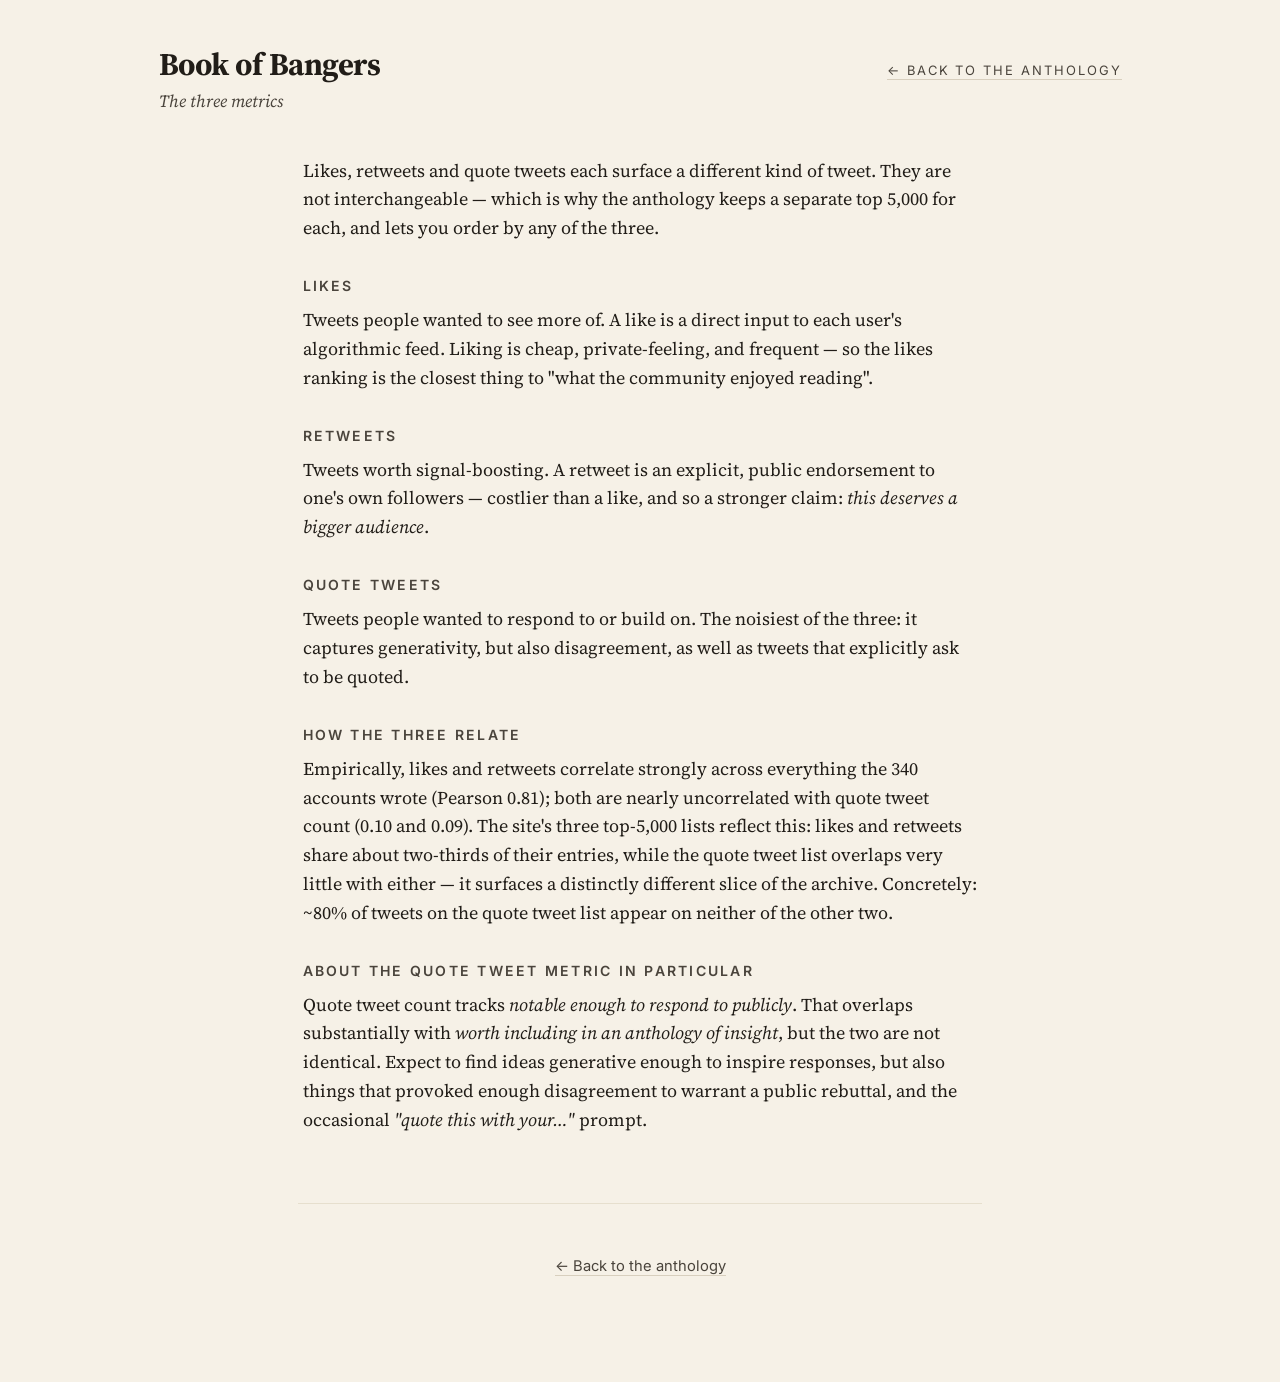
==== commit d5f069aa: "copy: revise About dialog and metrics page - About: exact 340-account figure, top-5,000 selection st" ====
--- a/site/metrics.html
+++ b/site/metrics.html
@@ -27,24 +27,23 @@
 </header>
 
 <main class="page-main">
-  <p>Likes, retweets and quote tweets each surface a different kind of tweet. They are not interchangeable — which is why the anthology lets you order by any of the three.</p>
+  <p>Likes, retweets and quote tweets each surface a different kind of tweet. They are not interchangeable — which is why the anthology keeps a separate top 5,000 for each, and lets you order by any of the three.</p>
 
   <h3>Likes</h3>
-  <p>Tweets people wanted to see more of. The broadest signal of resonance, and a direct input to each user's algorithmic feed. Liking is cheap, private-feeling, and frequent — so the likes ranking is the closest thing to "what the community enjoyed reading".</p>
+  <p>Tweets people wanted to see more of. A like is a direct input to each user's algorithmic feed. Liking is cheap, private-feeling, and frequent — so the likes ranking is the closest thing to "what the community enjoyed reading".</p>
 
   <h3>Retweets</h3>
   <p>Tweets worth signal-boosting. A retweet is an explicit, public endorsement to one's own followers — costlier than a like, and so a stronger claim: <em>this deserves a bigger audience</em>.</p>
 
   <h3>Quote tweets</h3>
-  <p>Tweets people wanted to respond to or build on. The noisiest of the three: it captures generativity, but also disagreement, and tweets that explicitly ask to be quoted.</p>
+  <p>Tweets people wanted to respond to or build on. The noisiest of the three: it captures generativity, but also disagreement, as well as tweets that explicitly ask to be quoted.</p>
 
   <h3>How the three relate</h3>
-  <p>Empirically, likes and retweets correlate strongly across this corpus (Pearson 0.81); both are nearly uncorrelated with quote tweet count (0.10 and 0.09). The three lists overlap less than you might expect — quote tweets in particular surface a distinctly different slice of the archive. Concretely: the three top-5,000 lists contain 10,730 unique tweets between them, and just 605 tweets appear on all three.</p>
+  <p>Empirically, likes and retweets correlate strongly across everything the 340 accounts wrote (Pearson 0.81); both are nearly uncorrelated with quote tweet count (0.10 and 0.09). The site's three top-5,000 lists reflect this: likes and retweets share about two-thirds of their entries, while the quote tweet list overlaps very little with either — it surfaces a distinctly different slice of the archive. Concretely: ~80% of tweets on the quote tweet list appear on neither of the other two.</p>
 
-  <h3>About the QT metric in particular</h3>
+  <h3>About the quote tweet metric in particular</h3>
   <p>Quote tweet count tracks <em>notable enough to respond to publicly</em>. That overlaps substantially with <em>worth including in an anthology of insight</em>, but the two are not identical. Expect to find ideas generative enough to inspire responses, but also things that provoked enough disagreement to warrant a public rebuttal, and the occasional <em>"quote this with your…"</em> prompt.</p>
 
-  <p>Two caveats worth repeating from the <a href="./">main page</a>: QT counts are corpus-internal lower bounds (they only count quote tweets present in the archive itself), and self-quotes are excluded.</p>
 </main>
 
 <footer class="colophon">
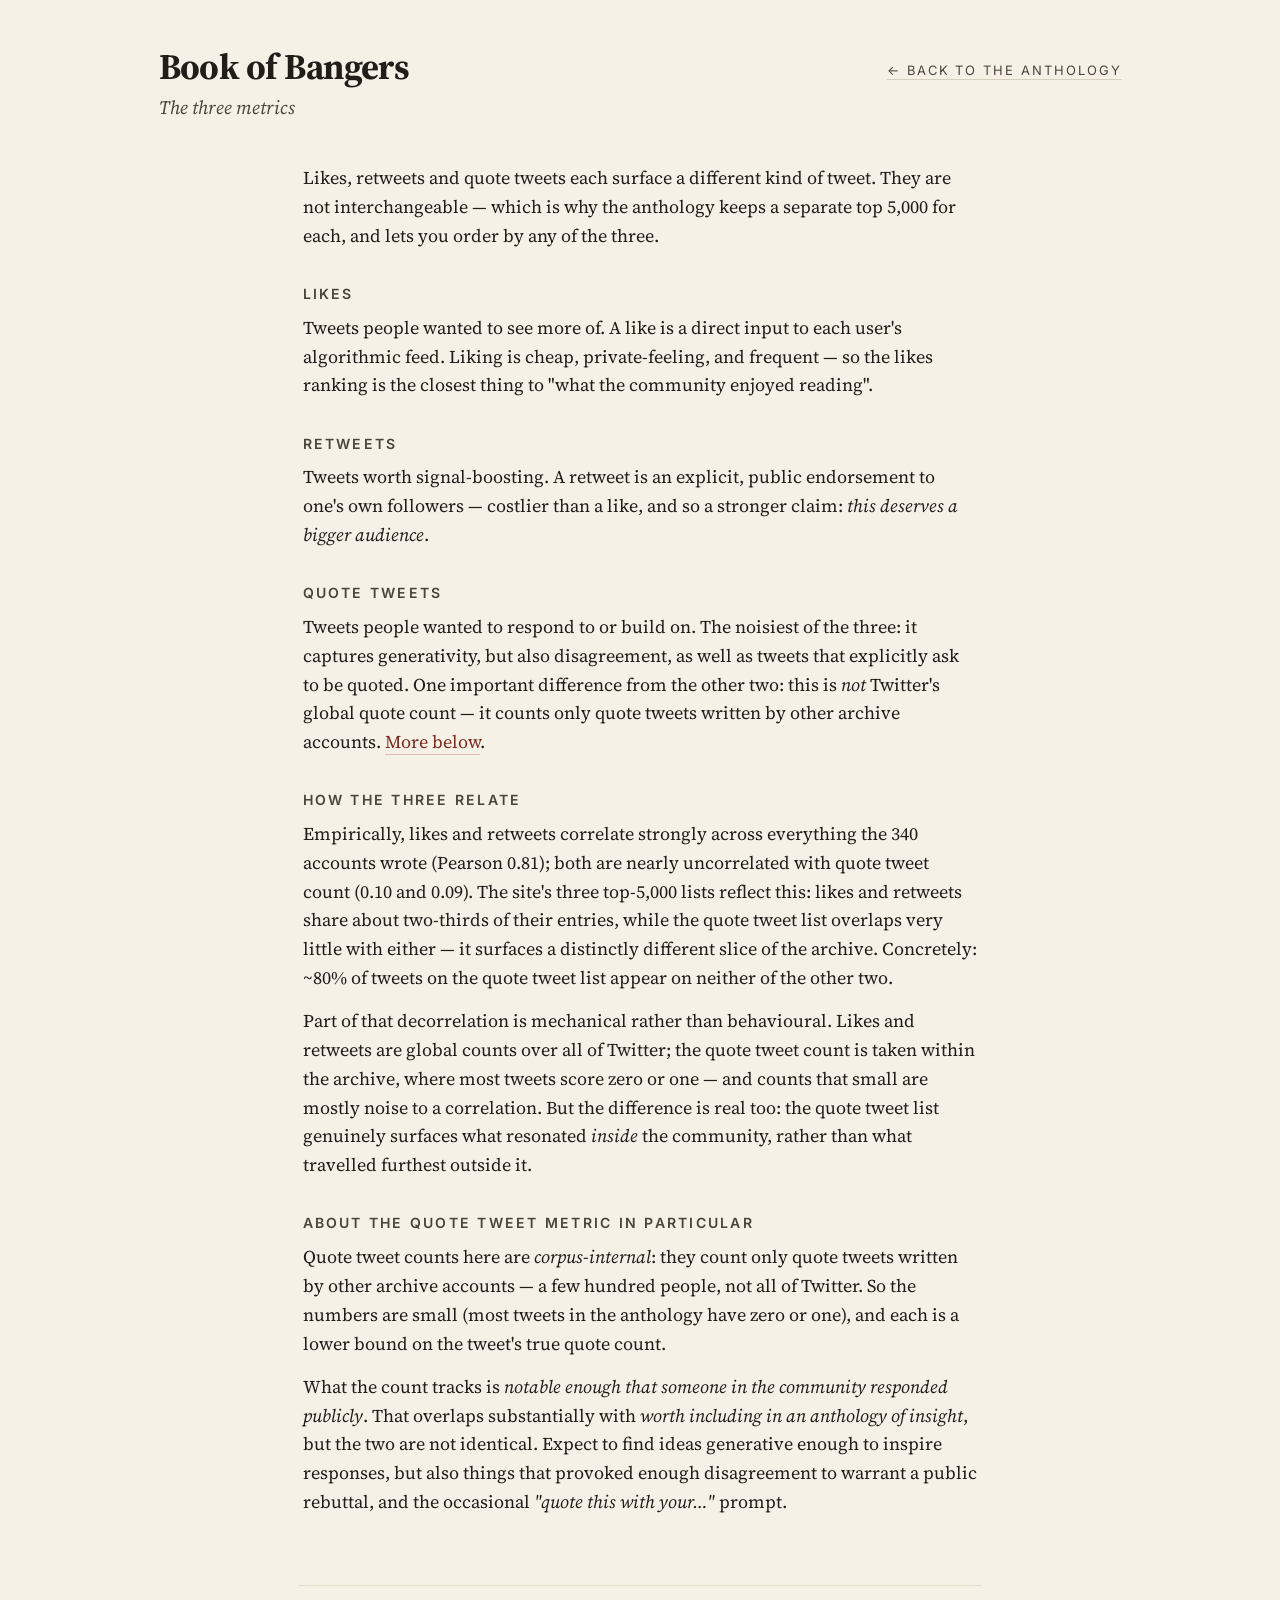
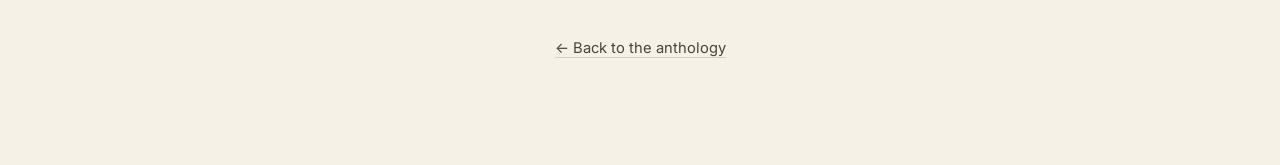
==== commit b1478cd5: "fix: present quote tweet counts as archive-internal Card metric now reads "quotes within the archive" ====
--- a/site/metrics.html
+++ b/site/metrics.html
@@ -9,7 +9,7 @@
 <link rel="preconnect" href="https://fonts.googleapis.com">
 <link rel="preconnect" href="https://fonts.gstatic.com" crossorigin>
 <link href="https://fonts.googleapis.com/css2?family=Source+Serif+4:ital,opsz,wght@0,8..60,300;0,8..60,400;0,8..60,600;0,8..60,700;1,8..60,400;1,8..60,600&family=Inter:wght@400;500;600&display=swap" rel="stylesheet">
-<link rel="stylesheet" href="css/style.css?v=22">
+<link rel="stylesheet" href="css/style.css?v=25">
 </head>
 <body>
 <script>if (localStorage.getItem("bob.darkMode") === "1") document.body.classList.add("dark-mode");</script>
@@ -36,13 +36,15 @@
   <p>Tweets worth signal-boosting. A retweet is an explicit, public endorsement to one's own followers — costlier than a like, and so a stronger claim: <em>this deserves a bigger audience</em>.</p>
 
   <h3>Quote tweets</h3>
-  <p>Tweets people wanted to respond to or build on. The noisiest of the three: it captures generativity, but also disagreement, as well as tweets that explicitly ask to be quoted.</p>
+  <p>Tweets people wanted to respond to or build on. The noisiest of the three: it captures generativity, but also disagreement, as well as tweets that explicitly ask to be quoted. One important difference from the other two: this is <em>not</em> Twitter's global quote count — it counts only quote tweets written by other archive accounts. <a href="#qt-metric">More below</a>.</p>
 
   <h3>How the three relate</h3>
   <p>Empirically, likes and retweets correlate strongly across everything the 340 accounts wrote (Pearson 0.81); both are nearly uncorrelated with quote tweet count (0.10 and 0.09). The site's three top-5,000 lists reflect this: likes and retweets share about two-thirds of their entries, while the quote tweet list overlaps very little with either — it surfaces a distinctly different slice of the archive. Concretely: ~80% of tweets on the quote tweet list appear on neither of the other two.</p>
+  <p>Part of that decorrelation is mechanical rather than behavioural. Likes and retweets are global counts over all of Twitter; the quote tweet count is taken within the archive, where most tweets score zero or one — and counts that small are mostly noise to a correlation. But the difference is real too: the quote tweet list genuinely surfaces what resonated <em>inside</em> the community, rather than what travelled furthest outside it.</p>
 
-  <h3>About the quote tweet metric in particular</h3>
-  <p>Quote tweet count tracks <em>notable enough to respond to publicly</em>. That overlaps substantially with <em>worth including in an anthology of insight</em>, but the two are not identical. Expect to find ideas generative enough to inspire responses, but also things that provoked enough disagreement to warrant a public rebuttal, and the occasional <em>"quote this with your…"</em> prompt.</p>
+  <h3 id="qt-metric">About the quote tweet metric in particular</h3>
+  <p>Quote tweet counts here are <em>corpus-internal</em>: they count only quote tweets written by other archive accounts — a few hundred people, not all of Twitter. So the numbers are small (most tweets in the anthology have zero or one), and each is a lower bound on the tweet's true quote count.</p>
+  <p>What the count tracks is <em>notable enough that someone in the community responded publicly</em>. That overlaps substantially with <em>worth including in an anthology of insight</em>, but the two are not identical. Expect to find ideas generative enough to inspire responses, but also things that provoked enough disagreement to warrant a public rebuttal, and the occasional <em>"quote this with your…"</em> prompt.</p>
 
 </main>
 
--- a/site/css/style.css
+++ b/site/css/style.css
@@ -67,7 +67,7 @@
   gap: 1rem;
 }
 .title {
-  font-size: 1.75rem;
+  font-size: 2rem;
   font-weight: 700;
   letter-spacing: -0.015em;
   line-height: 1.1;
@@ -78,7 +78,7 @@
   font-style: italic;
   color: var(--ink-soft);
   margin: 0.35rem 0 0;
-  font-size: 0.95rem;
+  font-size: 1.05rem;
 }
 .mh-links {
   margin-left: auto;
@@ -653,8 +653,11 @@
   font-size: 0.95rem;
   color: var(--ink-soft);
 }
-.card .metrics .metric.is-rank-metric { color: var(--accent); font-weight: 500; }
-.card .metrics .metric.is-rank-metric .glyph { color: var(--accent); }
+/* Emphasis via ink contrast + weight, deliberately NOT the accent color —
+   cinnabar means "interactive" everywhere else on the page, and a cinnabar
+   count reads as a button (beta feedback). */
+.card .metrics .metric.is-rank-metric { color: var(--ink); font-weight: 500; }
+.card .metrics .metric.is-rank-metric .glyph { color: var(--ink); }
 
 .card .open-x {
   position: absolute;
@@ -950,7 +953,7 @@
 @media (max-width: 640px) {
   body { font-size: 17px; }
   .masthead-inner { padding: 1.9rem 1rem 1rem; }
-  .title { font-size: 1.5rem; }
+  .title { font-size: 1.7rem; }
   .controls-inner { padding: 0 0.85rem; gap: 0 1.2rem; font-size: 0.82rem; }
   .ctl-tools { margin-left: 0; flex-basis: 100%; gap: 0.1rem 1.1rem; padding-bottom: 0.55rem; }
   #search { flex: 1 1 7rem; width: auto; }
@@ -960,6 +963,18 @@
   .feed { padding: 1.5rem 1rem 0; }
   .card { grid-template-columns: 2.2rem 1fr; gap: 0 0.7rem; padding: 1.5rem 0 1.75rem; }
   .card .open-x { top: 0.5rem; }
+  /* Glyph + count only: the worded labels can't fit on one line at phone
+     widths, and each wrapped line costs ~50px. Labels stay in the DOM,
+     visually hidden, so screen readers still hear "230,080 likes". */
+  .card .metrics { gap: 0.4rem 1.3rem; }
+  .card .metrics .metric-label {
+    position: absolute;
+    width: 1px;
+    height: 1px;
+    overflow: hidden;
+    clip: rect(0 0 0 0);
+    white-space: nowrap;
+  }
   dialog.about article { padding: 2rem 1.25rem 2.5rem; }
   /* avoid tooltips that overflow viewport on mobile */
   [data-tip]:hover::after, [data-tip]:focus-visible::after { display: none; }
